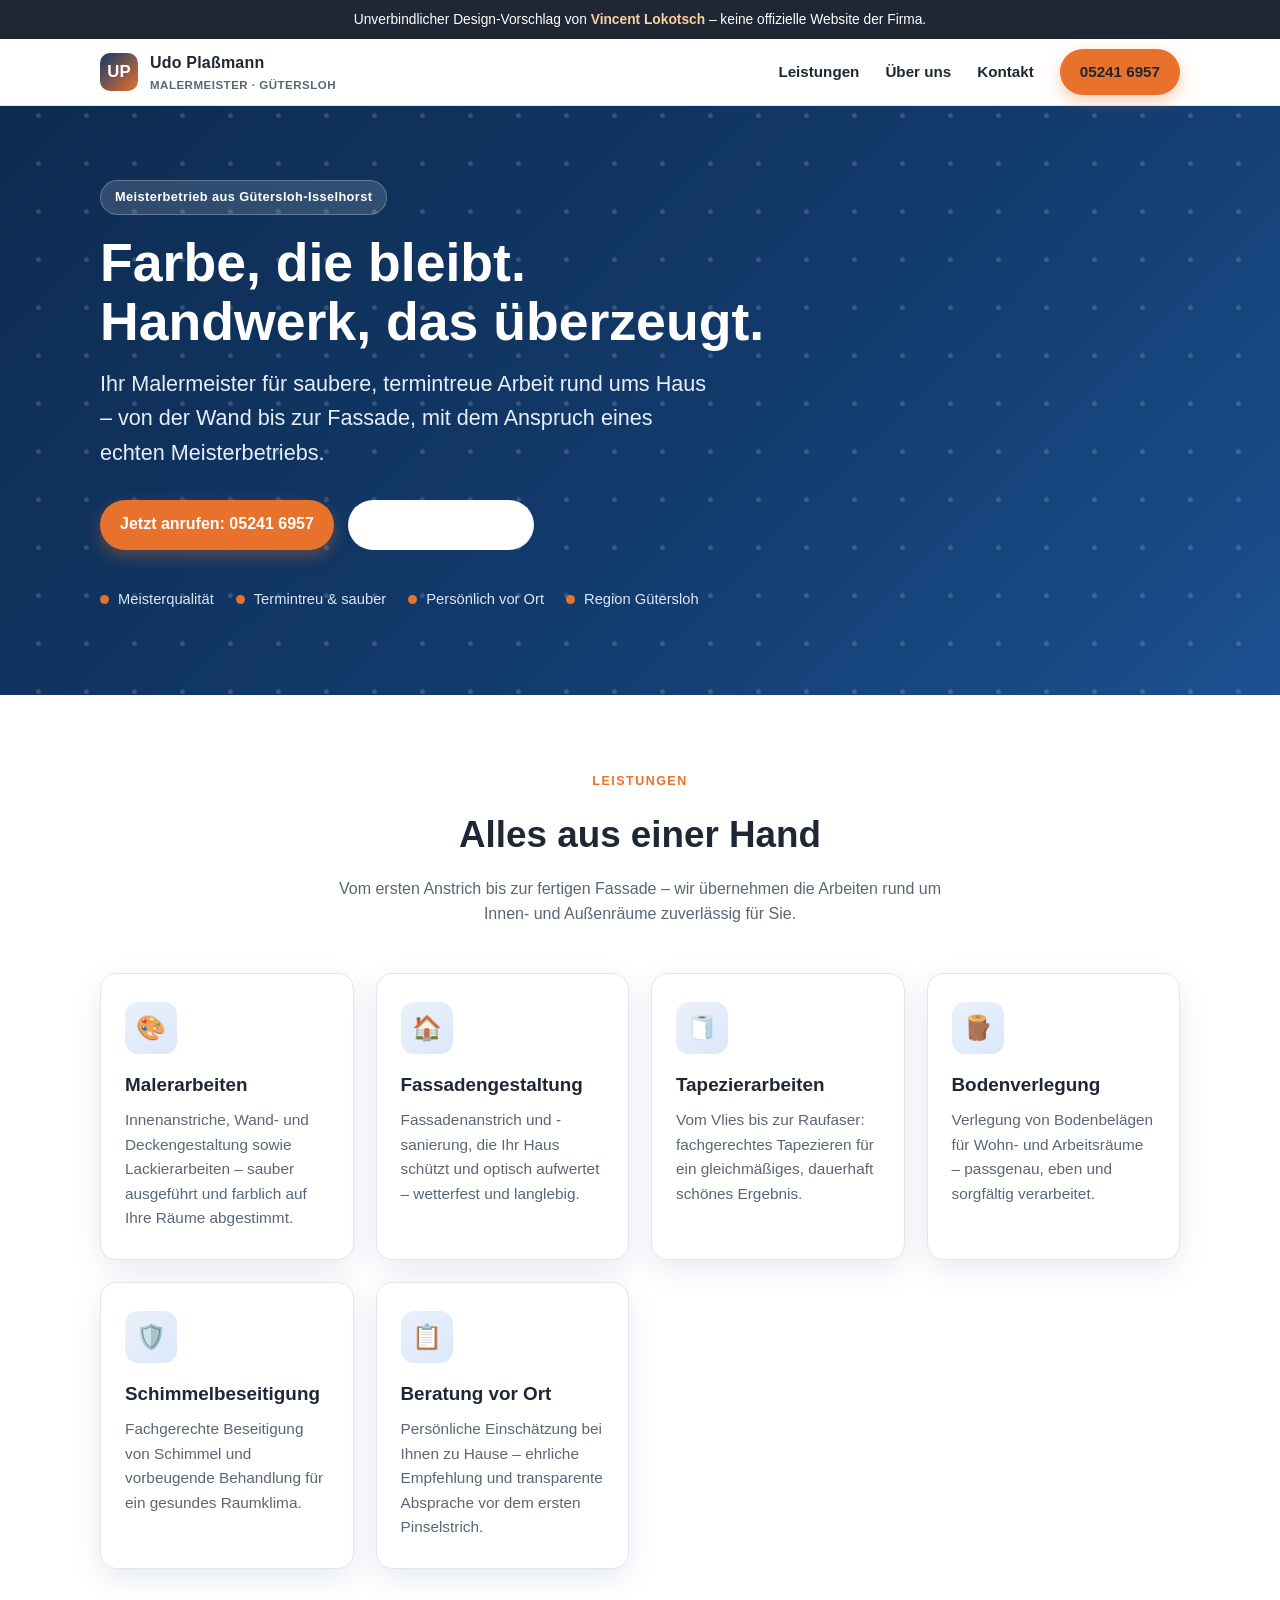
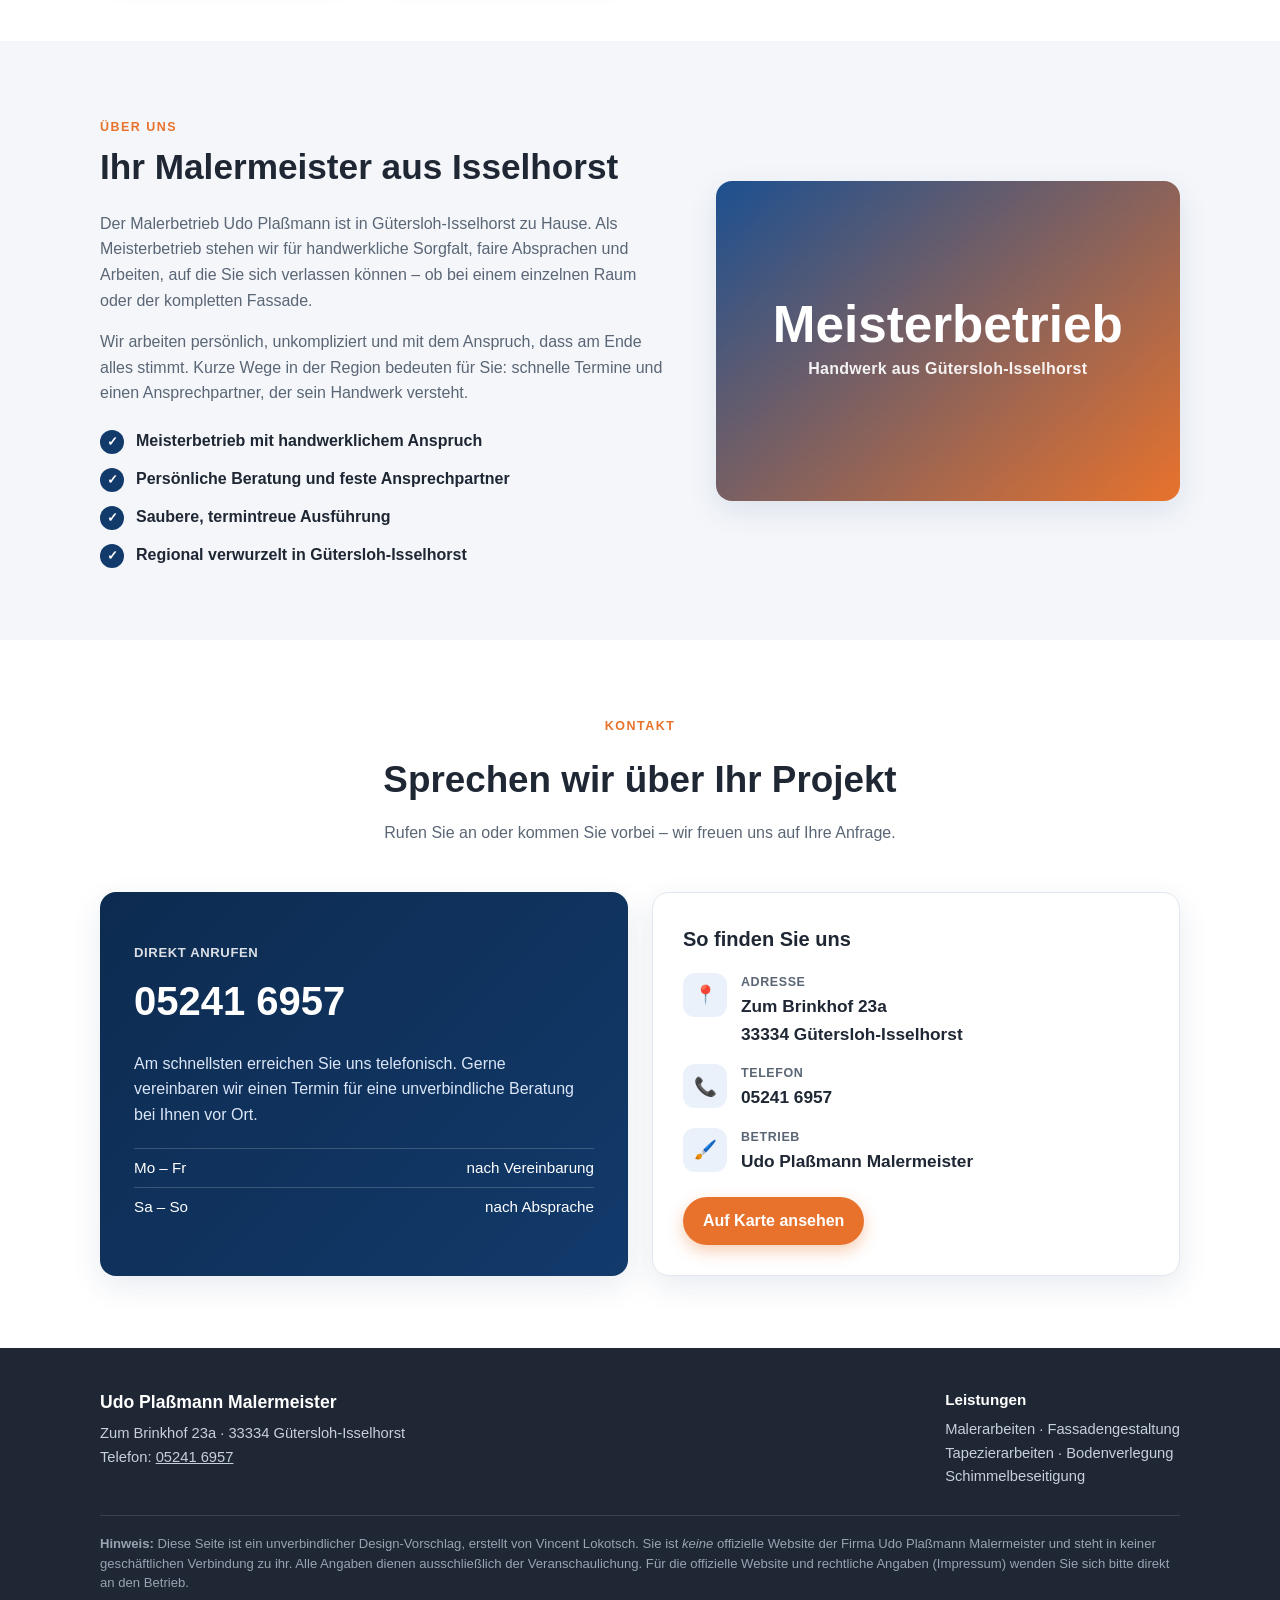
==== plassmann-demo/index.html @ e386d596 "Add Plaßmann Malermeister demo website (single-page, mobile-first) with Pages deploy workflow" ====
<!doctype html>
<html lang="de">
<head>
  <meta charset="utf-8" />
  <meta name="viewport" content="width=device-width, initial-scale=1" />
  <meta name="description" content="Udo Plaßmann Malermeister aus Gütersloh-Isselhorst – Malerarbeiten, Fassadengestaltung, Tapezierarbeiten, Bodenverlegung und Schimmelbeseitigung. Meisterbetrieb aus der Region." />
  <meta name="robots" content="noindex, nofollow" />
  <title>Udo Plaßmann Malermeister – Gütersloh-Isselhorst</title>
  <style>
    :root{
      --blue:#123a6b;
      --blue-dark:#0d2b50;
      --accent:#e8722c;
      --accent-dark:#cc5f1c;
      --ink:#1e2733;
      --muted:#5a6675;
      --bg:#ffffff;
      --bg-soft:#f4f6fa;
      --line:#e2e7ef;
      --radius:16px;
      --shadow:0 10px 30px rgba(18,58,107,.10);
    }
    *{box-sizing:border-box}
    html{scroll-behavior:smooth}
    body{
      margin:0;
      font-family:-apple-system,BlinkMacSystemFont,"Segoe UI",Roboto,Helvetica,Arial,sans-serif;
      color:var(--ink);
      background:var(--bg);
      line-height:1.6;
      -webkit-font-smoothing:antialiased;
    }
    img{max-width:100%;display:block}
    a{color:inherit}
    .wrap{width:100%;max-width:1120px;margin:0 auto;padding:0 20px}

    /* Demo banner */
    .demo-banner{
      background:#1e2733;
      color:#fff;
      text-align:center;
      font-size:.86rem;
      padding:10px 16px;
      line-height:1.4;
    }
    .demo-banner strong{color:#ffcf9e}

    /* Header */
    header.site{
      position:sticky;top:0;z-index:40;
      background:rgba(255,255,255,.92);
      backdrop-filter:saturate(140%) blur(8px);
      border-bottom:1px solid var(--line);
    }
    .nav{display:flex;align-items:center;justify-content:space-between;min-height:66px}
    .brand{display:flex;align-items:center;gap:12px;font-weight:800;letter-spacing:.2px}
    .brand .mark{
      width:38px;height:38px;border-radius:10px;flex:0 0 auto;
      background:linear-gradient(135deg,var(--blue),var(--accent));
      display:grid;place-items:center;color:#fff;font-weight:800;font-size:1.05rem;
    }
    .brand small{display:block;font-weight:600;color:var(--muted);font-size:.72rem;letter-spacing:.5px;text-transform:uppercase}
    .menu{display:flex;gap:26px;align-items:center}
    .menu a{text-decoration:none;color:var(--ink);font-weight:600;font-size:.95rem}
    .menu a:hover{color:var(--blue)}
    .btn{
      display:inline-block;background:var(--accent);color:#fff;text-decoration:none;
      font-weight:700;padding:11px 20px;border-radius:999px;transition:.2s;
      box-shadow:0 6px 16px rgba(232,114,44,.35);white-space:nowrap;
    }
    .btn:hover{background:var(--accent-dark);transform:translateY(-1px)}
    .btn.ghost{background:#fff;color:var(--blue);border:1.5px solid var(--blue);box-shadow:none}
    .btn.ghost:hover{background:var(--blue);color:#fff}
    .nav-toggle{display:none;background:none;border:0;cursor:pointer;padding:8px}
    .nav-toggle span{display:block;width:26px;height:3px;background:var(--ink);border-radius:3px;margin:5px 0}

    /* Hero */
    .hero{
      position:relative;color:#fff;overflow:hidden;
      background:linear-gradient(135deg,var(--blue-dark),var(--blue) 55%,#1c5091);
    }
    .hero::after{
      content:"";position:absolute;inset:0;opacity:.15;
      background:
        radial-gradient(circle at 80% 20%,#ffffff 0 2px,transparent 3px) 0 0/48px 48px;
    }
    .hero .wrap{position:relative;z-index:1;padding:74px 20px 84px}
    .hero .eyebrow{
      display:inline-block;background:rgba(255,255,255,.14);border:1px solid rgba(255,255,255,.25);
      padding:6px 14px;border-radius:999px;font-size:.8rem;font-weight:600;letter-spacing:.4px;margin-bottom:18px;
    }
    .hero h1{font-size:clamp(2rem,5vw,3.35rem);line-height:1.1;margin:0 0 16px;font-weight:800}
    .hero .slogan{font-size:clamp(1.05rem,2.4vw,1.35rem);max-width:620px;color:#e7eefb;margin:0 0 30px}
    .hero-cta{display:flex;flex-wrap:wrap;gap:14px}
    .trust-row{display:flex;flex-wrap:wrap;gap:22px;margin-top:38px;font-size:.92rem;color:#dbe6f7}
    .trust-row div{display:flex;align-items:center;gap:9px}
    .trust-row .dot{width:9px;height:9px;border-radius:50%;background:var(--accent)}

    /* Sections */
    section{padding:72px 0}
    .section-head{max-width:640px;margin:0 auto 46px;text-align:center}
    .section-head .kicker{color:var(--accent);font-weight:800;letter-spacing:1.5px;text-transform:uppercase;font-size:.78rem}
    .section-head h2{font-size:clamp(1.6rem,3.6vw,2.3rem);margin:.35em 0 .3em;font-weight:800}
    .section-head p{color:var(--muted);margin:0}
    .soft{background:var(--bg-soft)}

    /* Leistungen */
    .grid{display:grid;grid-template-columns:repeat(auto-fit,minmax(250px,1fr));gap:22px}
    .card{
      background:#fff;border:1px solid var(--line);border-radius:var(--radius);
      padding:28px 24px;transition:.2s;box-shadow:var(--shadow);
    }
    .card:hover{transform:translateY(-4px);border-color:#c9d6ea}
    .card .ic{
      width:52px;height:52px;border-radius:13px;display:grid;place-items:center;margin-bottom:16px;
      background:linear-gradient(135deg,#eaf1fb,#dbe7fa);font-size:1.5rem;
    }
    .card h3{margin:0 0 8px;font-size:1.18rem}
    .card p{margin:0;color:var(--muted);font-size:.96rem}

    /* Über uns */
    .about{display:grid;grid-template-columns:1.1fr .9fr;gap:48px;align-items:center}
    .about h2{font-size:clamp(1.6rem,3.6vw,2.2rem);margin:0 0 16px}
    .about p{color:var(--muted);margin:0 0 16px}
    .about .kicker{color:var(--accent);font-weight:800;letter-spacing:1.5px;text-transform:uppercase;font-size:.78rem}
    .feature-list{list-style:none;padding:0;margin:22px 0 0;display:grid;gap:12px}
    .feature-list li{display:flex;gap:12px;align-items:flex-start;font-weight:600}
    .feature-list .chk{
      flex:0 0 auto;width:24px;height:24px;border-radius:50%;background:var(--blue);color:#fff;
      display:grid;place-items:center;font-size:.8rem;margin-top:2px;
    }
    .about-visual{
      border-radius:var(--radius);min-height:320px;box-shadow:var(--shadow);
      background:linear-gradient(140deg,#1c5091,var(--accent));position:relative;overflow:hidden;
      display:grid;place-items:center;color:#fff;text-align:center;padding:30px;
    }
    .about-visual .big{font-size:3.2rem;font-weight:800;line-height:1}
    .about-visual .lbl{opacity:.92;font-weight:600;margin-top:6px;letter-spacing:.3px}

    /* Kontakt */
    .contact-grid{display:grid;grid-template-columns:1fr 1fr;gap:24px}
    .contact-card{
      background:#fff;border:1px solid var(--line);border-radius:var(--radius);
      padding:30px;box-shadow:var(--shadow);
    }
    .contact-card h3{margin:0 0 18px;font-size:1.25rem}
    .contact-line{display:flex;gap:14px;align-items:flex-start;margin-bottom:16px}
    .contact-line .ic{
      width:44px;height:44px;flex:0 0 auto;border-radius:12px;background:#eaf1fb;color:var(--blue);
      display:grid;place-items:center;font-size:1.15rem;
    }
    .contact-line .lbl{font-size:.78rem;text-transform:uppercase;letter-spacing:.6px;color:var(--muted);font-weight:700}
    .contact-line a,.contact-line span{font-weight:700;font-size:1.08rem;text-decoration:none;color:var(--ink)}
    .contact-line a:hover{color:var(--blue)}
    .phone-hero{
      background:linear-gradient(135deg,var(--blue-dark),var(--blue));color:#fff;
      border-radius:var(--radius);padding:34px;box-shadow:var(--shadow);display:flex;
      flex-direction:column;justify-content:center;
    }
    .phone-hero .lbl{font-size:.82rem;letter-spacing:.6px;text-transform:uppercase;opacity:.85;font-weight:700}
    .phone-hero .num{font-size:clamp(1.8rem,5vw,2.5rem);font-weight:800;margin:6px 0 18px}
    .phone-hero .num a{color:#fff;text-decoration:none}
    .phone-hero p{margin:0;color:#dbe6f7}
    .hours{margin-top:20px;font-size:.95rem}
    .hours div{display:flex;justify-content:space-between;border-top:1px solid rgba(255,255,255,.18);padding:7px 0}

    /* Footer */
    footer.site{background:var(--ink);color:#c7cfda;padding:40px 0 30px;font-size:.92rem}
    footer .cols{display:flex;flex-wrap:wrap;justify-content:space-between;gap:26px}
    footer .brand-f{font-weight:800;color:#fff;font-size:1.1rem;margin-bottom:6px}
    footer a{color:#c7cfda}
    .foot-note{
      margin-top:26px;padding-top:18px;border-top:1px solid rgba(255,255,255,.12);
      font-size:.82rem;color:#98a3b3;line-height:1.5;
    }

    @media(max-width:820px){
      .about{grid-template-columns:1fr}
      .contact-grid{grid-template-columns:1fr}
      .menu{
        position:absolute;top:100%;left:0;right:0;background:#fff;border-bottom:1px solid var(--line);
        flex-direction:column;gap:0;padding:8px 0;display:none;box-shadow:var(--shadow);
      }
      .menu.open{display:flex}
      .menu a{padding:12px 22px;width:100%}
      .menu .btn{margin:10px 22px;text-align:center}
      .nav-toggle{display:block}
    }
  </style>
</head>
<body>

  <!-- Sichtbarer Hinweis-Banner -->
  <div class="demo-banner">
    Unverbindlicher Design-Vorschlag von <strong>Vincent Lokotsch</strong> – keine offizielle Website der Firma.
  </div>

  <header class="site">
    <div class="wrap nav">
      <a href="#top" class="brand" style="text-decoration:none">
        <span class="mark">UP</span>
        <span>Udo&nbsp;Plaßmann
          <small>Malermeister · Gütersloh</small>
        </span>
      </a>
      <nav class="menu" id="menu">
        <a href="#leistungen">Leistungen</a>
        <a href="#ueber-uns">Über uns</a>
        <a href="#kontakt">Kontakt</a>
        <a href="tel:052416957" class="btn">05241 6957</a>
      </nav>
      <button class="nav-toggle" id="navToggle" aria-label="Menü öffnen">
        <span></span><span></span><span></span>
      </button>
    </div>
  </header>

  <!-- Hero -->
  <section class="hero" id="top" style="padding:0">
    <div class="wrap">
      <span class="eyebrow">Meisterbetrieb aus Gütersloh-Isselhorst</span>
      <h1>Farbe, die bleibt.<br>Handwerk, das überzeugt.</h1>
      <p class="slogan">Ihr Malermeister für saubere, termintreue Arbeit rund ums Haus – von der Wand bis zur Fassade, mit dem Anspruch eines echten Meisterbetriebs.</p>
      <div class="hero-cta">
        <a href="tel:052416957" class="btn">Jetzt anrufen: 05241 6957</a>
        <a href="#leistungen" class="btn ghost" style="color:#fff;border-color:rgba(255,255,255,.6)">Unsere Leistungen</a>
      </div>
      <div class="trust-row">
        <div><span class="dot"></span> Meisterqualität</div>
        <div><span class="dot"></span> Termintreu &amp; sauber</div>
        <div><span class="dot"></span> Persönlich vor Ort</div>
        <div><span class="dot"></span> Region Gütersloh</div>
      </div>
    </div>
  </section>

  <!-- Leistungen -->
  <section id="leistungen">
    <div class="wrap">
      <div class="section-head">
        <span class="kicker">Leistungen</span>
        <h2>Alles aus einer Hand</h2>
        <p>Vom ersten Anstrich bis zur fertigen Fassade – wir übernehmen die Arbeiten rund um Innen- und Außenräume zuverlässig für Sie.</p>
      </div>
      <div class="grid">
        <div class="card">
          <div class="ic">🎨</div>
          <h3>Malerarbeiten</h3>
          <p>Innenanstriche, Wand- und Deckengestaltung sowie Lackierarbeiten – sauber ausgeführt und farblich auf Ihre Räume abgestimmt.</p>
        </div>
        <div class="card">
          <div class="ic">🏠</div>
          <h3>Fassadengestaltung</h3>
          <p>Fassadenanstrich und -sanierung, die Ihr Haus schützt und optisch aufwertet – wetterfest und langlebig.</p>
        </div>
        <div class="card">
          <div class="ic">🧻</div>
          <h3>Tapezierarbeiten</h3>
          <p>Vom Vlies bis zur Raufaser: fachgerechtes Tapezieren für ein gleichmäßiges, dauerhaft schönes Ergebnis.</p>
        </div>
        <div class="card">
          <div class="ic">🪵</div>
          <h3>Bodenverlegung</h3>
          <p>Verlegung von Bodenbelägen für Wohn- und Arbeitsräume – passgenau, eben und sorgfältig verarbeitet.</p>
        </div>
        <div class="card">
          <div class="ic">🛡️</div>
          <h3>Schimmelbeseitigung</h3>
          <p>Fachgerechte Beseitigung von Schimmel und vorbeugende Behandlung für ein gesundes Raumklima.</p>
        </div>
        <div class="card">
          <div class="ic">📋</div>
          <h3>Beratung vor Ort</h3>
          <p>Persönliche Einschätzung bei Ihnen zu Hause – ehrliche Empfehlung und transparente Absprache vor dem ersten Pinselstrich.</p>
        </div>
      </div>
    </div>
  </section>

  <!-- Über uns -->
  <section id="ueber-uns" class="soft">
    <div class="wrap about">
      <div>
        <span class="kicker">Über uns</span>
        <h2>Ihr Malermeister aus Isselhorst</h2>
        <p>Der Malerbetrieb Udo Plaßmann ist in Gütersloh-Isselhorst zu Hause. Als Meisterbetrieb stehen wir für handwerkliche Sorgfalt, faire Absprachen und Arbeiten, auf die Sie sich verlassen können – ob bei einem einzelnen Raum oder der kompletten Fassade.</p>
        <p>Wir arbeiten persönlich, unkompliziert und mit dem Anspruch, dass am Ende alles stimmt. Kurze Wege in der Region bedeuten für Sie: schnelle Termine und einen Ansprechpartner, der sein Handwerk versteht.</p>
        <ul class="feature-list">
          <li><span class="chk">✓</span> Meisterbetrieb mit handwerklichem Anspruch</li>
          <li><span class="chk">✓</span> Persönliche Beratung und feste Ansprechpartner</li>
          <li><span class="chk">✓</span> Saubere, termintreue Ausführung</li>
          <li><span class="chk">✓</span> Regional verwurzelt in Gütersloh-Isselhorst</li>
        </ul>
      </div>
      <div class="about-visual">
        <div>
          <div class="big">Meister­betrieb</div>
          <div class="lbl">Handwerk aus Gütersloh-Isselhorst</div>
        </div>
      </div>
    </div>
  </section>

  <!-- Kontakt -->
  <section id="kontakt">
    <div class="wrap">
      <div class="section-head">
        <span class="kicker">Kontakt</span>
        <h2>Sprechen wir über Ihr Projekt</h2>
        <p>Rufen Sie an oder kommen Sie vorbei – wir freuen uns auf Ihre Anfrage.</p>
      </div>
      <div class="contact-grid">
        <div class="phone-hero">
          <span class="lbl">Direkt anrufen</span>
          <div class="num"><a href="tel:052416957">05241 6957</a></div>
          <p>Am schnellsten erreichen Sie uns telefonisch. Gerne vereinbaren wir einen Termin für eine unverbindliche Beratung bei Ihnen vor Ort.</p>
          <div class="hours">
            <div><span>Mo – Fr</span><span>nach Vereinbarung</span></div>
            <div><span>Sa – So</span><span>nach Absprache</span></div>
          </div>
        </div>
        <div class="contact-card">
          <h3>So finden Sie uns</h3>
          <div class="contact-line">
            <div class="ic">📍</div>
            <div>
              <div class="lbl">Adresse</div>
              <span>Zum Brinkhof 23a<br>33334 Gütersloh-Isselhorst</span>
            </div>
          </div>
          <div class="contact-line">
            <div class="ic">📞</div>
            <div>
              <div class="lbl">Telefon</div>
              <a href="tel:052416957">05241 6957</a>
            </div>
          </div>
          <div class="contact-line">
            <div class="ic">🖌️</div>
            <div>
              <div class="lbl">Betrieb</div>
              <span>Udo Plaßmann Malermeister</span>
            </div>
          </div>
          <a href="https://www.google.com/maps/search/?api=1&query=Zum+Brinkhof+23a+33334+G%C3%BCtersloh-Isselhorst" target="_blank" rel="noopener" class="btn" style="margin-top:6px">Auf Karte ansehen</a>
        </div>
      </div>
    </div>
  </section>

  <footer class="site">
    <div class="wrap">
      <div class="cols">
        <div>
          <div class="brand-f">Udo Plaßmann Malermeister</div>
          Zum Brinkhof 23a · 33334 Gütersloh-Isselhorst<br>
          Telefon: <a href="tel:052416957">05241 6957</a>
        </div>
        <div>
          <div class="brand-f" style="font-size:.95rem">Leistungen</div>
          Malerarbeiten · Fassadengestaltung<br>
          Tapezierarbeiten · Bodenverlegung<br>
          Schimmelbeseitigung
        </div>
      </div>
      <div class="foot-note">
        <strong>Hinweis:</strong> Diese Seite ist ein unverbindlicher Design-Vorschlag, erstellt von Vincent Lokotsch.
        Sie ist <em>keine</em> offizielle Website der Firma Udo Plaßmann Malermeister und steht in keiner geschäftlichen
        Verbindung zu ihr. Alle Angaben dienen ausschließlich der Veranschaulichung. Für die offizielle Website und
        rechtliche Angaben (Impressum) wenden Sie sich bitte direkt an den Betrieb.
      </div>
    </div>
  </footer>

  <script>
    const t=document.getElementById('navToggle'),m=document.getElementById('menu');
    t.addEventListener('click',()=>m.classList.toggle('open'));
    m.querySelectorAll('a').forEach(a=>a.addEventListener('click',()=>m.classList.remove('open')));
  </script>
</body>
</html>
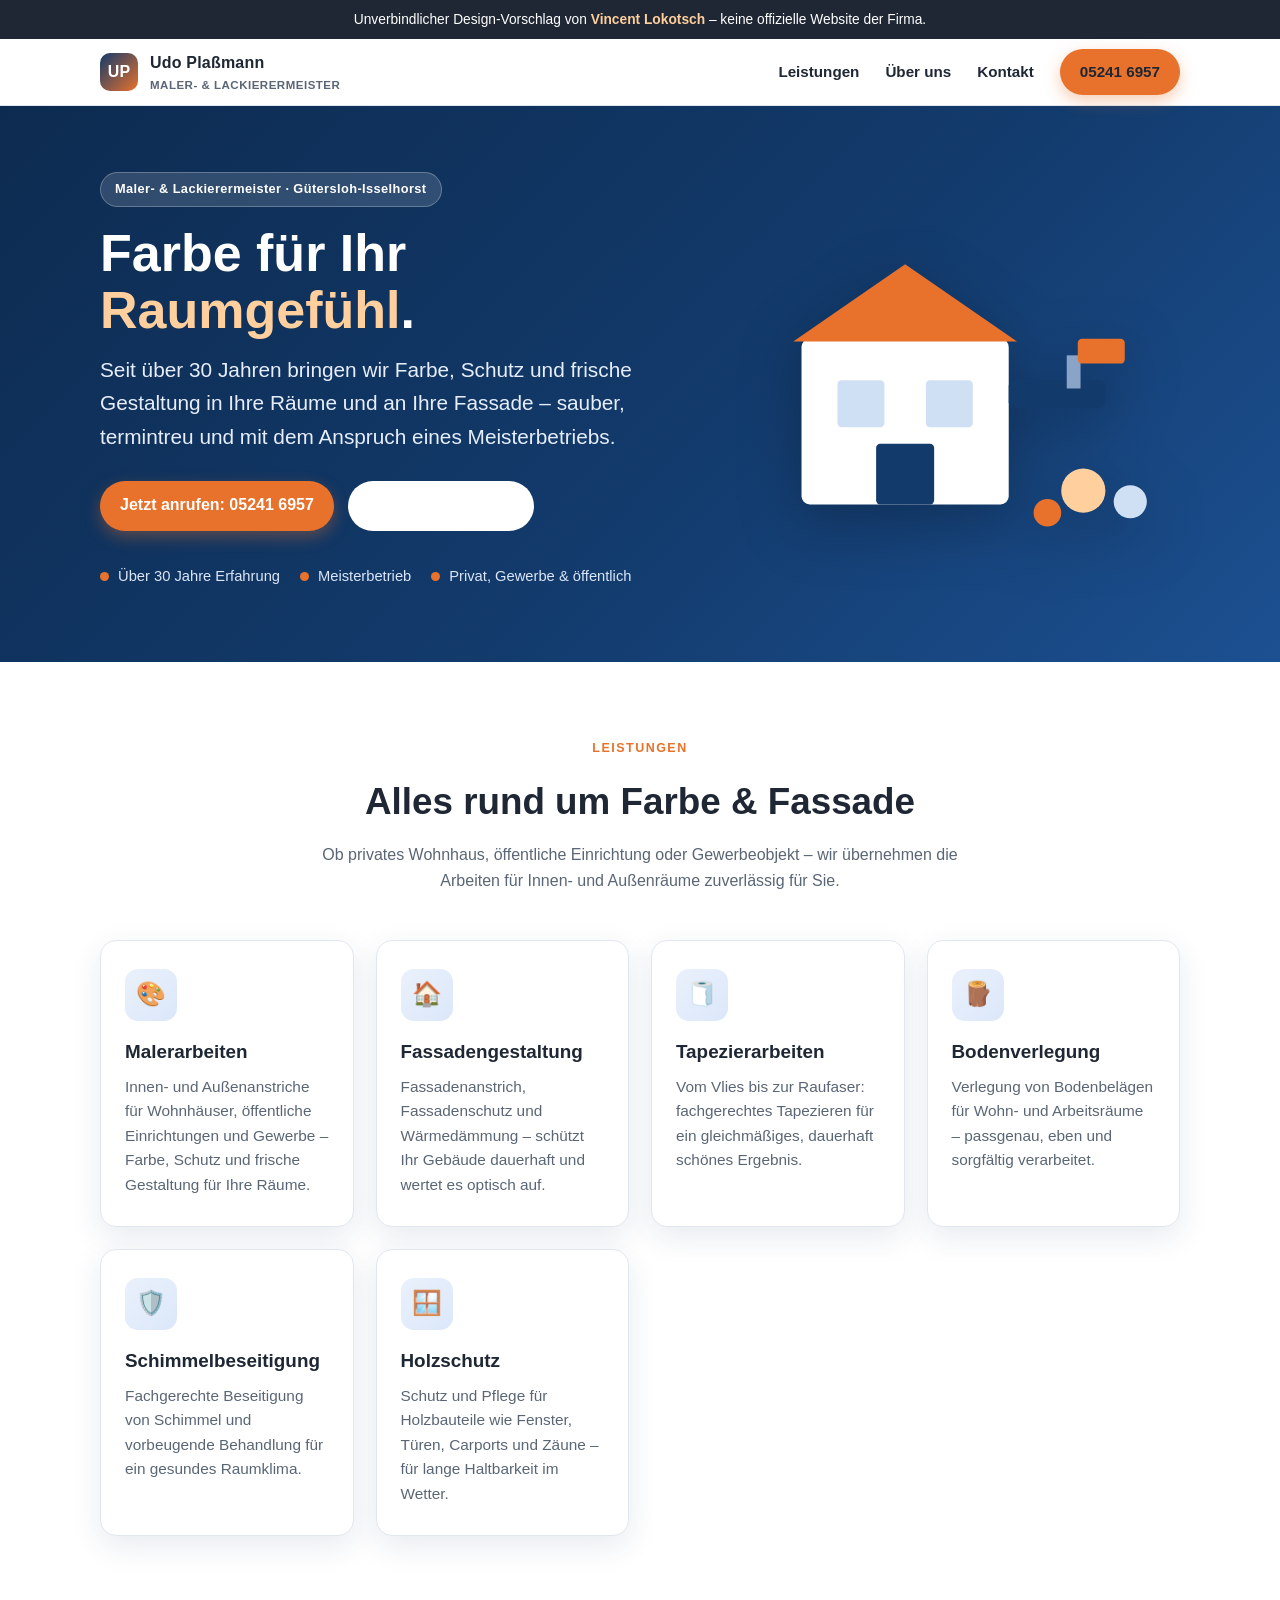
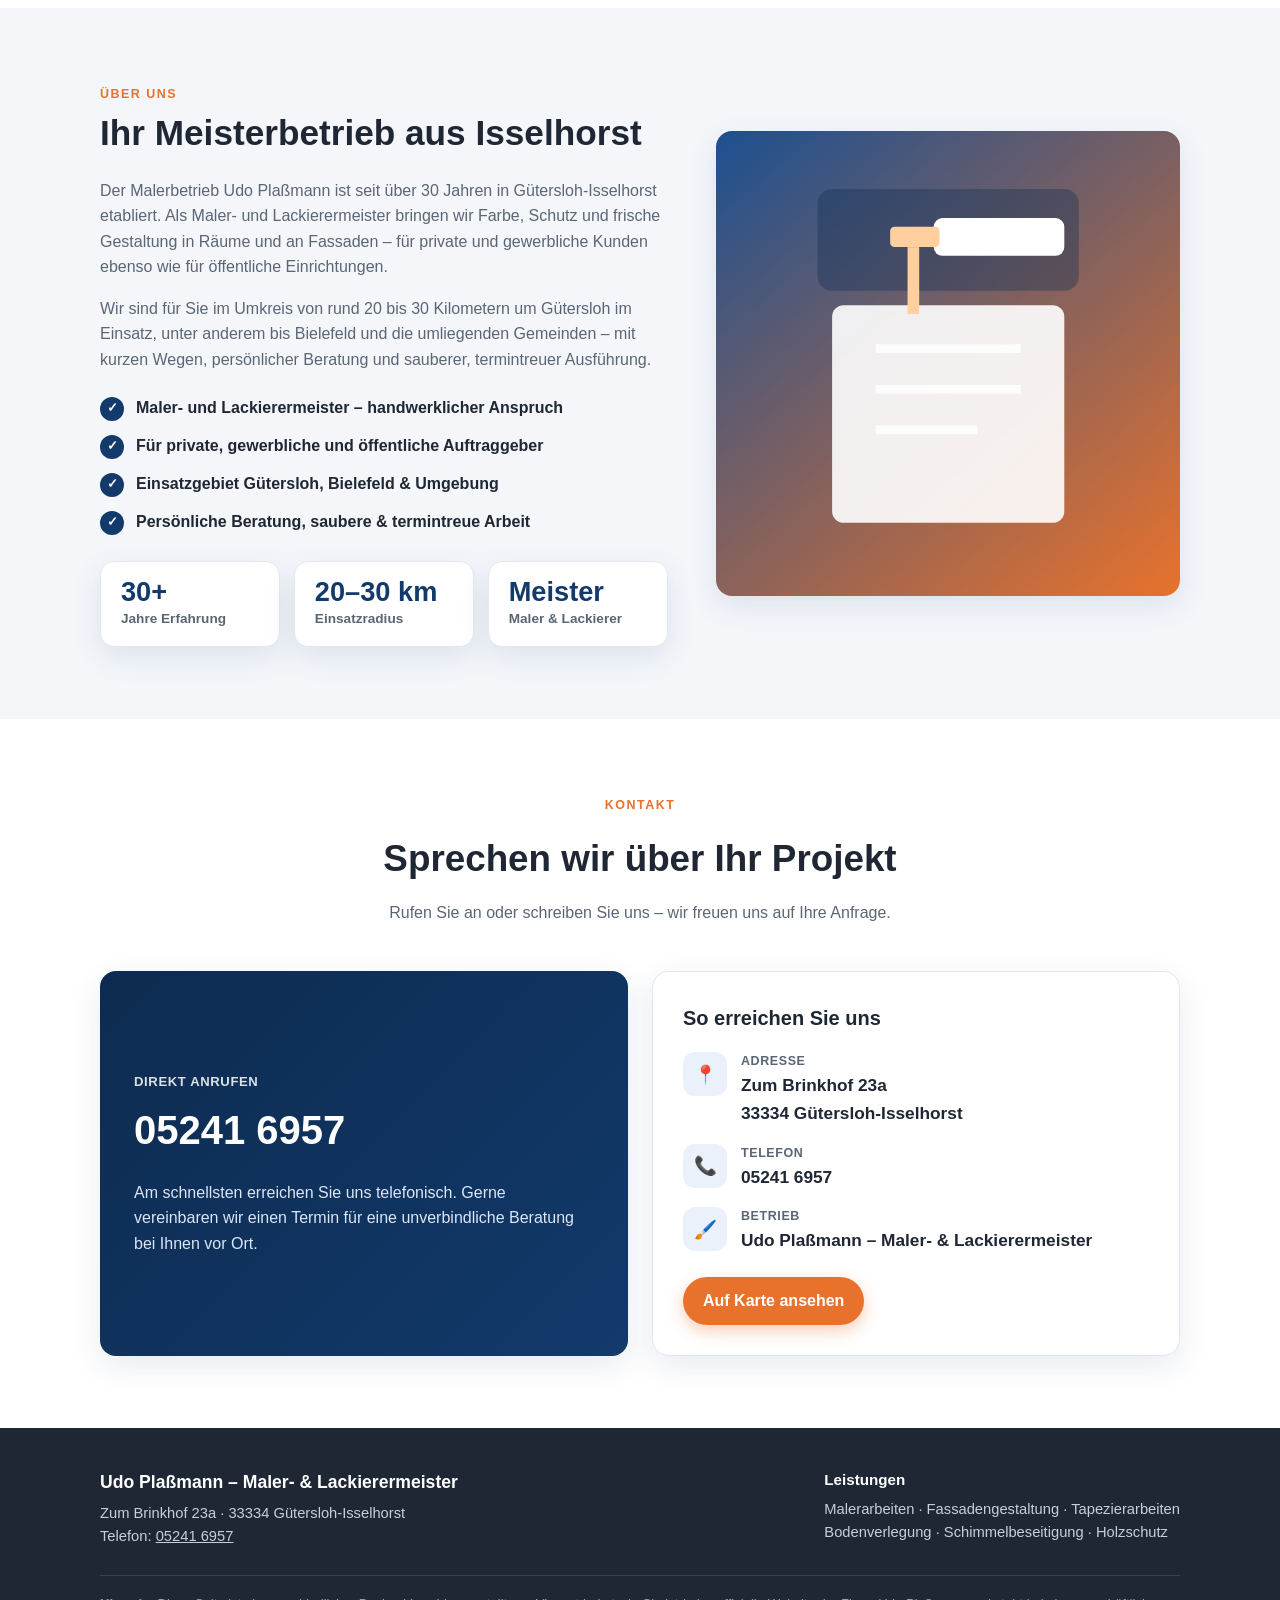
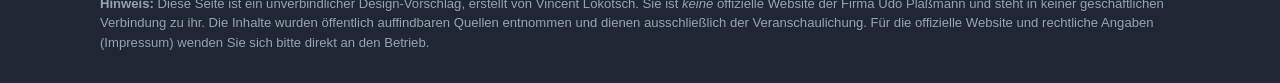
==== commit f1acdfaa: "Rebuild Plaßmann demo with researched real content and themed illustrations" ====
--- a/plassmann-demo/index.html
+++ b/plassmann-demo/index.html
@@ -3,100 +3,57 @@
 <head>
   <meta charset="utf-8" />
   <meta name="viewport" content="width=device-width, initial-scale=1" />
-  <meta name="description" content="Udo Plaßmann Malermeister aus Gütersloh-Isselhorst – Malerarbeiten, Fassadengestaltung, Tapezierarbeiten, Bodenverlegung und Schimmelbeseitigung. Meisterbetrieb aus der Region." />
+  <meta name="description" content="Udo Plaßmann – Maler- und Lackierermeister aus Gütersloh-Isselhorst. Seit über 30 Jahren: Malerarbeiten, Fassadengestaltung, Tapezierarbeiten, Bodenverlegung und Schimmelbeseitigung. Farbe für Ihr Raumgefühl." />
   <meta name="robots" content="noindex, nofollow" />
-  <title>Udo Plaßmann Malermeister – Gütersloh-Isselhorst</title>
+  <title>Udo Plaßmann – Maler- und Lackierermeister · Gütersloh-Isselhorst</title>
   <style>
     :root{
-      --blue:#123a6b;
-      --blue-dark:#0d2b50;
-      --accent:#e8722c;
-      --accent-dark:#cc5f1c;
-      --ink:#1e2733;
-      --muted:#5a6675;
-      --bg:#ffffff;
-      --bg-soft:#f4f6fa;
-      --line:#e2e7ef;
-      --radius:16px;
-      --shadow:0 10px 30px rgba(18,58,107,.10);
+      --blue:#123a6b;--blue-dark:#0d2b50;--accent:#e8722c;--accent-dark:#cc5f1c;
+      --ink:#1e2733;--muted:#5a6675;--bg:#fff;--bg-soft:#f4f6fa;--line:#e2e7ef;
+      --radius:16px;--shadow:0 10px 30px rgba(18,58,107,.10);
     }
     *{box-sizing:border-box}
     html{scroll-behavior:smooth}
-    body{
-      margin:0;
-      font-family:-apple-system,BlinkMacSystemFont,"Segoe UI",Roboto,Helvetica,Arial,sans-serif;
-      color:var(--ink);
-      background:var(--bg);
-      line-height:1.6;
-      -webkit-font-smoothing:antialiased;
-    }
-    img{max-width:100%;display:block}
+    body{margin:0;font-family:-apple-system,BlinkMacSystemFont,"Segoe UI",Roboto,Helvetica,Arial,sans-serif;
+      color:var(--ink);background:var(--bg);line-height:1.6;-webkit-font-smoothing:antialiased}
+    img,svg{max-width:100%;display:block}
     a{color:inherit}
     .wrap{width:100%;max-width:1120px;margin:0 auto;padding:0 20px}
 
-    /* Demo banner */
-    .demo-banner{
-      background:#1e2733;
-      color:#fff;
-      text-align:center;
-      font-size:.86rem;
-      padding:10px 16px;
-      line-height:1.4;
-    }
+    .demo-banner{background:#1e2733;color:#fff;text-align:center;font-size:.86rem;padding:10px 16px;line-height:1.4}
     .demo-banner strong{color:#ffcf9e}
 
-    /* Header */
-    header.site{
-      position:sticky;top:0;z-index:40;
-      background:rgba(255,255,255,.92);
-      backdrop-filter:saturate(140%) blur(8px);
-      border-bottom:1px solid var(--line);
-    }
+    header.site{position:sticky;top:0;z-index:40;background:rgba(255,255,255,.92);
+      backdrop-filter:saturate(140%) blur(8px);border-bottom:1px solid var(--line)}
     .nav{display:flex;align-items:center;justify-content:space-between;min-height:66px}
     .brand{display:flex;align-items:center;gap:12px;font-weight:800;letter-spacing:.2px}
-    .brand .mark{
-      width:38px;height:38px;border-radius:10px;flex:0 0 auto;
-      background:linear-gradient(135deg,var(--blue),var(--accent));
-      display:grid;place-items:center;color:#fff;font-weight:800;font-size:1.05rem;
-    }
+    .brand .mark{width:38px;height:38px;border-radius:10px;flex:0 0 auto;
+      background:linear-gradient(135deg,var(--blue),var(--accent));display:grid;place-items:center;color:#fff;font-weight:800}
     .brand small{display:block;font-weight:600;color:var(--muted);font-size:.72rem;letter-spacing:.5px;text-transform:uppercase}
     .menu{display:flex;gap:26px;align-items:center}
     .menu a{text-decoration:none;color:var(--ink);font-weight:600;font-size:.95rem}
     .menu a:hover{color:var(--blue)}
-    .btn{
-      display:inline-block;background:var(--accent);color:#fff;text-decoration:none;
-      font-weight:700;padding:11px 20px;border-radius:999px;transition:.2s;
-      box-shadow:0 6px 16px rgba(232,114,44,.35);white-space:nowrap;
-    }
+    .btn{display:inline-block;background:var(--accent);color:#fff;text-decoration:none;font-weight:700;
+      padding:11px 20px;border-radius:999px;transition:.2s;box-shadow:0 6px 16px rgba(232,114,44,.35);white-space:nowrap}
     .btn:hover{background:var(--accent-dark);transform:translateY(-1px)}
     .btn.ghost{background:#fff;color:var(--blue);border:1.5px solid var(--blue);box-shadow:none}
     .btn.ghost:hover{background:var(--blue);color:#fff}
     .nav-toggle{display:none;background:none;border:0;cursor:pointer;padding:8px}
     .nav-toggle span{display:block;width:26px;height:3px;background:var(--ink);border-radius:3px;margin:5px 0}
 
-    /* Hero */
-    .hero{
-      position:relative;color:#fff;overflow:hidden;
-      background:linear-gradient(135deg,var(--blue-dark),var(--blue) 55%,#1c5091);
-    }
-    .hero::after{
-      content:"";position:absolute;inset:0;opacity:.15;
-      background:
-        radial-gradient(circle at 80% 20%,#ffffff 0 2px,transparent 3px) 0 0/48px 48px;
-    }
-    .hero .wrap{position:relative;z-index:1;padding:74px 20px 84px}
-    .hero .eyebrow{
-      display:inline-block;background:rgba(255,255,255,.14);border:1px solid rgba(255,255,255,.25);
-      padding:6px 14px;border-radius:999px;font-size:.8rem;font-weight:600;letter-spacing:.4px;margin-bottom:18px;
-    }
-    .hero h1{font-size:clamp(2rem,5vw,3.35rem);line-height:1.1;margin:0 0 16px;font-weight:800}
-    .hero .slogan{font-size:clamp(1.05rem,2.4vw,1.35rem);max-width:620px;color:#e7eefb;margin:0 0 30px}
+    .hero{position:relative;color:#fff;overflow:hidden;background:linear-gradient(135deg,var(--blue-dark),var(--blue) 55%,#1c5091)}
+    .hero .wrap{position:relative;z-index:1;padding:66px 20px 74px;display:grid;grid-template-columns:1.15fr .85fr;gap:40px;align-items:center}
+    .hero .eyebrow{display:inline-block;background:rgba(255,255,255,.14);border:1px solid rgba(255,255,255,.25);
+      padding:6px 14px;border-radius:999px;font-size:.8rem;font-weight:600;letter-spacing:.4px;margin-bottom:18px}
+    .hero h1{font-size:clamp(2rem,5vw,3.25rem);line-height:1.1;margin:0 0 14px;font-weight:800}
+    .hero h1 .accent{color:#ffcf9e}
+    .hero .slogan{font-size:clamp(1.05rem,2.4vw,1.3rem);max-width:560px;color:#e7eefb;margin:0 0 28px}
     .hero-cta{display:flex;flex-wrap:wrap;gap:14px}
-    .trust-row{display:flex;flex-wrap:wrap;gap:22px;margin-top:38px;font-size:.92rem;color:#dbe6f7}
+    .trust-row{display:flex;flex-wrap:wrap;gap:20px;margin-top:34px;font-size:.92rem;color:#dbe6f7}
     .trust-row div{display:flex;align-items:center;gap:9px}
     .trust-row .dot{width:9px;height:9px;border-radius:50%;background:var(--accent)}
-
-    /* Sections */
+    .hero-art{filter:drop-shadow(0 18px 30px rgba(0,0,0,.25))}
+
     section{padding:72px 0}
     .section-head{max-width:640px;margin:0 auto 46px;text-align:center}
     .section-head .kicker{color:var(--accent);font-weight:800;letter-spacing:1.5px;text-transform:uppercase;font-size:.78rem}
@@ -104,83 +61,56 @@
     .section-head p{color:var(--muted);margin:0}
     .soft{background:var(--bg-soft)}
 
-    /* Leistungen */
     .grid{display:grid;grid-template-columns:repeat(auto-fit,minmax(250px,1fr));gap:22px}
-    .card{
-      background:#fff;border:1px solid var(--line);border-radius:var(--radius);
-      padding:28px 24px;transition:.2s;box-shadow:var(--shadow);
-    }
+    .card{background:#fff;border:1px solid var(--line);border-radius:var(--radius);padding:28px 24px;transition:.2s;box-shadow:var(--shadow)}
     .card:hover{transform:translateY(-4px);border-color:#c9d6ea}
-    .card .ic{
-      width:52px;height:52px;border-radius:13px;display:grid;place-items:center;margin-bottom:16px;
-      background:linear-gradient(135deg,#eaf1fb,#dbe7fa);font-size:1.5rem;
-    }
+    .card .ic{width:52px;height:52px;border-radius:13px;display:grid;place-items:center;margin-bottom:16px;
+      background:linear-gradient(135deg,#eaf1fb,#dbe7fa);font-size:1.5rem}
     .card h3{margin:0 0 8px;font-size:1.18rem}
     .card p{margin:0;color:var(--muted);font-size:.96rem}
 
-    /* Über uns */
     .about{display:grid;grid-template-columns:1.1fr .9fr;gap:48px;align-items:center}
     .about h2{font-size:clamp(1.6rem,3.6vw,2.2rem);margin:0 0 16px}
     .about p{color:var(--muted);margin:0 0 16px}
     .about .kicker{color:var(--accent);font-weight:800;letter-spacing:1.5px;text-transform:uppercase;font-size:.78rem}
     .feature-list{list-style:none;padding:0;margin:22px 0 0;display:grid;gap:12px}
     .feature-list li{display:flex;gap:12px;align-items:flex-start;font-weight:600}
-    .feature-list .chk{
-      flex:0 0 auto;width:24px;height:24px;border-radius:50%;background:var(--blue);color:#fff;
-      display:grid;place-items:center;font-size:.8rem;margin-top:2px;
-    }
-    .about-visual{
-      border-radius:var(--radius);min-height:320px;box-shadow:var(--shadow);
-      background:linear-gradient(140deg,#1c5091,var(--accent));position:relative;overflow:hidden;
-      display:grid;place-items:center;color:#fff;text-align:center;padding:30px;
-    }
-    .about-visual .big{font-size:3.2rem;font-weight:800;line-height:1}
-    .about-visual .lbl{opacity:.92;font-weight:600;margin-top:6px;letter-spacing:.3px}
-
-    /* Kontakt */
+    .feature-list .chk{flex:0 0 auto;width:24px;height:24px;border-radius:50%;background:var(--blue);color:#fff;
+      display:grid;place-items:center;font-size:.8rem;margin-top:2px}
+    .stat-row{display:flex;gap:14px;flex-wrap:wrap;margin-top:26px}
+    .stat{background:#fff;border:1px solid var(--line);border-radius:14px;padding:16px 20px;box-shadow:var(--shadow);flex:1 1 140px}
+    .stat b{display:block;font-size:1.7rem;color:var(--blue);line-height:1}
+    .stat span{font-size:.85rem;color:var(--muted);font-weight:600}
+
     .contact-grid{display:grid;grid-template-columns:1fr 1fr;gap:24px}
-    .contact-card{
-      background:#fff;border:1px solid var(--line);border-radius:var(--radius);
-      padding:30px;box-shadow:var(--shadow);
-    }
+    .contact-card{background:#fff;border:1px solid var(--line);border-radius:var(--radius);padding:30px;box-shadow:var(--shadow)}
     .contact-card h3{margin:0 0 18px;font-size:1.25rem}
     .contact-line{display:flex;gap:14px;align-items:flex-start;margin-bottom:16px}
-    .contact-line .ic{
-      width:44px;height:44px;flex:0 0 auto;border-radius:12px;background:#eaf1fb;color:var(--blue);
-      display:grid;place-items:center;font-size:1.15rem;
-    }
+    .contact-line .ic{width:44px;height:44px;flex:0 0 auto;border-radius:12px;background:#eaf1fb;color:var(--blue);
+      display:grid;place-items:center;font-size:1.15rem}
     .contact-line .lbl{font-size:.78rem;text-transform:uppercase;letter-spacing:.6px;color:var(--muted);font-weight:700}
     .contact-line a,.contact-line span{font-weight:700;font-size:1.08rem;text-decoration:none;color:var(--ink)}
     .contact-line a:hover{color:var(--blue)}
-    .phone-hero{
-      background:linear-gradient(135deg,var(--blue-dark),var(--blue));color:#fff;
-      border-radius:var(--radius);padding:34px;box-shadow:var(--shadow);display:flex;
-      flex-direction:column;justify-content:center;
-    }
+    .phone-hero{background:linear-gradient(135deg,var(--blue-dark),var(--blue));color:#fff;border-radius:var(--radius);
+      padding:34px;box-shadow:var(--shadow);display:flex;flex-direction:column;justify-content:center}
     .phone-hero .lbl{font-size:.82rem;letter-spacing:.6px;text-transform:uppercase;opacity:.85;font-weight:700}
     .phone-hero .num{font-size:clamp(1.8rem,5vw,2.5rem);font-weight:800;margin:6px 0 18px}
     .phone-hero .num a{color:#fff;text-decoration:none}
     .phone-hero p{margin:0;color:#dbe6f7}
-    .hours{margin-top:20px;font-size:.95rem}
-    .hours div{display:flex;justify-content:space-between;border-top:1px solid rgba(255,255,255,.18);padding:7px 0}
-
-    /* Footer */
+
     footer.site{background:var(--ink);color:#c7cfda;padding:40px 0 30px;font-size:.92rem}
     footer .cols{display:flex;flex-wrap:wrap;justify-content:space-between;gap:26px}
     footer .brand-f{font-weight:800;color:#fff;font-size:1.1rem;margin-bottom:6px}
     footer a{color:#c7cfda}
-    .foot-note{
-      margin-top:26px;padding-top:18px;border-top:1px solid rgba(255,255,255,.12);
-      font-size:.82rem;color:#98a3b3;line-height:1.5;
-    }
+    .foot-note{margin-top:26px;padding-top:18px;border-top:1px solid rgba(255,255,255,.12);font-size:.82rem;color:#98a3b3;line-height:1.5}
 
     @media(max-width:820px){
+      .hero .wrap{grid-template-columns:1fr}
+      .hero-art{max-width:340px;margin:6px auto 0}
       .about{grid-template-columns:1fr}
       .contact-grid{grid-template-columns:1fr}
-      .menu{
-        position:absolute;top:100%;left:0;right:0;background:#fff;border-bottom:1px solid var(--line);
-        flex-direction:column;gap:0;padding:8px 0;display:none;box-shadow:var(--shadow);
-      }
+      .menu{position:absolute;top:100%;left:0;right:0;background:#fff;border-bottom:1px solid var(--line);
+        flex-direction:column;gap:0;padding:8px 0;display:none;box-shadow:var(--shadow)}
       .menu.open{display:flex}
       .menu a{padding:12px 22px;width:100%}
       .menu .btn{margin:10px 22px;text-align:center}
@@ -190,7 +120,6 @@
 </head>
 <body>
 
-  <!-- Sichtbarer Hinweis-Banner -->
   <div class="demo-banner">
     Unverbindlicher Design-Vorschlag von <strong>Vincent Lokotsch</strong> – keine offizielle Website der Firma.
   </div>
@@ -199,9 +128,7 @@
     <div class="wrap nav">
       <a href="#top" class="brand" style="text-decoration:none">
         <span class="mark">UP</span>
-        <span>Udo&nbsp;Plaßmann
-          <small>Malermeister · Gütersloh</small>
-        </span>
+        <span>Udo&nbsp;Plaßmann<small>Maler- &amp; Lackierermeister</small></span>
       </a>
       <nav class="menu" id="menu">
         <a href="#leistungen">Leistungen</a>
@@ -209,28 +136,43 @@
         <a href="#kontakt">Kontakt</a>
         <a href="tel:052416957" class="btn">05241 6957</a>
       </nav>
-      <button class="nav-toggle" id="navToggle" aria-label="Menü öffnen">
-        <span></span><span></span><span></span>
-      </button>
+      <button class="nav-toggle" id="navToggle" aria-label="Menü öffnen"><span></span><span></span><span></span></button>
     </div>
   </header>
 
   <!-- Hero -->
   <section class="hero" id="top" style="padding:0">
     <div class="wrap">
-      <span class="eyebrow">Meisterbetrieb aus Gütersloh-Isselhorst</span>
-      <h1>Farbe, die bleibt.<br>Handwerk, das überzeugt.</h1>
-      <p class="slogan">Ihr Malermeister für saubere, termintreue Arbeit rund ums Haus – von der Wand bis zur Fassade, mit dem Anspruch eines echten Meisterbetriebs.</p>
-      <div class="hero-cta">
-        <a href="tel:052416957" class="btn">Jetzt anrufen: 05241 6957</a>
-        <a href="#leistungen" class="btn ghost" style="color:#fff;border-color:rgba(255,255,255,.6)">Unsere Leistungen</a>
-      </div>
-      <div class="trust-row">
-        <div><span class="dot"></span> Meisterqualität</div>
-        <div><span class="dot"></span> Termintreu &amp; sauber</div>
-        <div><span class="dot"></span> Persönlich vor Ort</div>
-        <div><span class="dot"></span> Region Gütersloh</div>
-      </div>
+      <div>
+        <span class="eyebrow">Maler- &amp; Lackierermeister · Gütersloh-Isselhorst</span>
+        <h1>Farbe für Ihr <span class="accent">Raumgefühl</span>.</h1>
+        <p class="slogan">Seit über 30 Jahren bringen wir Farbe, Schutz und frische Gestaltung in Ihre Räume und an Ihre Fassade – sauber, termintreu und mit dem Anspruch eines Meisterbetriebs.</p>
+        <div class="hero-cta">
+          <a href="tel:052416957" class="btn">Jetzt anrufen: 05241 6957</a>
+          <a href="#leistungen" class="btn ghost" style="color:#fff;border-color:rgba(255,255,255,.6)">Unsere Leistungen</a>
+        </div>
+        <div class="trust-row">
+          <div><span class="dot"></span> Über 30 Jahre Erfahrung</div>
+          <div><span class="dot"></span> Meisterbetrieb</div>
+          <div><span class="dot"></span> Privat, Gewerbe &amp; öffentlich</div>
+        </div>
+      </div>
+      <!-- themenpassende Illustration (dekorativ) -->
+      <svg class="hero-art" viewBox="0 0 320 300" role="img" aria-label="Illustration: Haus, Farbrolle und Farbfelder" xmlns="http://www.w3.org/2000/svg">
+        <rect x="46" y="120" width="150" height="120" rx="6" fill="#ffffff"/>
+        <path d="M40 122 L121 66 L202 122 Z" fill="#e8722c"/>
+        <rect x="72" y="150" width="34" height="34" rx="3" fill="#cfe0f5"/>
+        <rect x="136" y="150" width="34" height="34" rx="3" fill="#cfe0f5"/>
+        <rect x="100" y="196" width="42" height="44" rx="3" fill="#123a6b"/>
+        <g>
+          <rect x="196" y="150" width="70" height="20" rx="4" fill="#123a6b"/>
+          <rect x="238" y="132" width="10" height="24" fill="#8aa4c8"/>
+          <rect x="246" y="120" width="34" height="18" rx="3" fill="#e8722c"/>
+        </g>
+        <circle cx="250" cy="230" r="16" fill="#ffcf9e"/>
+        <circle cx="284" cy="238" r="12" fill="#cfe0f5"/>
+        <circle cx="224" cy="246" r="10" fill="#e8722c"/>
+      </svg>
     </div>
   </section>
 
@@ -239,40 +181,22 @@
     <div class="wrap">
       <div class="section-head">
         <span class="kicker">Leistungen</span>
-        <h2>Alles aus einer Hand</h2>
-        <p>Vom ersten Anstrich bis zur fertigen Fassade – wir übernehmen die Arbeiten rund um Innen- und Außenräume zuverlässig für Sie.</p>
+        <h2>Alles rund um Farbe &amp; Fassade</h2>
+        <p>Ob privates Wohnhaus, öffentliche Einrichtung oder Gewerbeobjekt – wir übernehmen die Arbeiten für Innen- und Außenräume zuverlässig für Sie.</p>
       </div>
       <div class="grid">
-        <div class="card">
-          <div class="ic">🎨</div>
-          <h3>Malerarbeiten</h3>
-          <p>Innenanstriche, Wand- und Deckengestaltung sowie Lackierarbeiten – sauber ausgeführt und farblich auf Ihre Räume abgestimmt.</p>
-        </div>
-        <div class="card">
-          <div class="ic">🏠</div>
-          <h3>Fassadengestaltung</h3>
-          <p>Fassadenanstrich und -sanierung, die Ihr Haus schützt und optisch aufwertet – wetterfest und langlebig.</p>
-        </div>
-        <div class="card">
-          <div class="ic">🧻</div>
-          <h3>Tapezierarbeiten</h3>
-          <p>Vom Vlies bis zur Raufaser: fachgerechtes Tapezieren für ein gleichmäßiges, dauerhaft schönes Ergebnis.</p>
-        </div>
-        <div class="card">
-          <div class="ic">🪵</div>
-          <h3>Bodenverlegung</h3>
-          <p>Verlegung von Bodenbelägen für Wohn- und Arbeitsräume – passgenau, eben und sorgfältig verarbeitet.</p>
-        </div>
-        <div class="card">
-          <div class="ic">🛡️</div>
-          <h3>Schimmelbeseitigung</h3>
-          <p>Fachgerechte Beseitigung von Schimmel und vorbeugende Behandlung für ein gesundes Raumklima.</p>
-        </div>
-        <div class="card">
-          <div class="ic">📋</div>
-          <h3>Beratung vor Ort</h3>
-          <p>Persönliche Einschätzung bei Ihnen zu Hause – ehrliche Empfehlung und transparente Absprache vor dem ersten Pinselstrich.</p>
-        </div>
+        <div class="card"><div class="ic">🎨</div><h3>Malerarbeiten</h3>
+          <p>Innen- und Außenanstriche für Wohnhäuser, öffentliche Einrichtungen und Gewerbe – Farbe, Schutz und frische Gestaltung für Ihre Räume.</p></div>
+        <div class="card"><div class="ic">🏠</div><h3>Fassadengestaltung</h3>
+          <p>Fassadenanstrich, Fassadenschutz und Wärmedämmung – schützt Ihr Gebäude dauerhaft und wertet es optisch auf.</p></div>
+        <div class="card"><div class="ic">🧻</div><h3>Tapezierarbeiten</h3>
+          <p>Vom Vlies bis zur Raufaser: fachgerechtes Tapezieren für ein gleichmäßiges, dauerhaft schönes Ergebnis.</p></div>
+        <div class="card"><div class="ic">🪵</div><h3>Bodenverlegung</h3>
+          <p>Verlegung von Bodenbelägen für Wohn- und Arbeitsräume – passgenau, eben und sorgfältig verarbeitet.</p></div>
+        <div class="card"><div class="ic">🛡️</div><h3>Schimmelbeseitigung</h3>
+          <p>Fachgerechte Beseitigung von Schimmel und vorbeugende Behandlung für ein gesundes Raumklima.</p></div>
+        <div class="card"><div class="ic">🪟</div><h3>Holzschutz</h3>
+          <p>Schutz und Pflege für Holzbauteile wie Fenster, Türen, Carports und Zäune – für lange Haltbarkeit im Wetter.</p></div>
       </div>
     </div>
   </section>
@@ -282,22 +206,31 @@
     <div class="wrap about">
       <div>
         <span class="kicker">Über uns</span>
-        <h2>Ihr Malermeister aus Isselhorst</h2>
-        <p>Der Malerbetrieb Udo Plaßmann ist in Gütersloh-Isselhorst zu Hause. Als Meisterbetrieb stehen wir für handwerkliche Sorgfalt, faire Absprachen und Arbeiten, auf die Sie sich verlassen können – ob bei einem einzelnen Raum oder der kompletten Fassade.</p>
-        <p>Wir arbeiten persönlich, unkompliziert und mit dem Anspruch, dass am Ende alles stimmt. Kurze Wege in der Region bedeuten für Sie: schnelle Termine und einen Ansprechpartner, der sein Handwerk versteht.</p>
+        <h2>Ihr Meisterbetrieb aus Isselhorst</h2>
+        <p>Der Malerbetrieb Udo Plaßmann ist seit über 30 Jahren in Gütersloh-Isselhorst etabliert. Als Maler- und Lackierermeister bringen wir Farbe, Schutz und frische Gestaltung in Räume und an Fassaden – für private und gewerbliche Kunden ebenso wie für öffentliche Einrichtungen.</p>
+        <p>Wir sind für Sie im Umkreis von rund 20 bis 30 Kilometern um Gütersloh im Einsatz, unter anderem bis Bielefeld und die umliegenden Gemeinden – mit kurzen Wegen, persönlicher Beratung und sauberer, termintreuer Ausführung.</p>
         <ul class="feature-list">
-          <li><span class="chk">✓</span> Meisterbetrieb mit handwerklichem Anspruch</li>
-          <li><span class="chk">✓</span> Persönliche Beratung und feste Ansprechpartner</li>
-          <li><span class="chk">✓</span> Saubere, termintreue Ausführung</li>
-          <li><span class="chk">✓</span> Regional verwurzelt in Gütersloh-Isselhorst</li>
+          <li><span class="chk">✓</span> Maler- und Lackierermeister – handwerklicher Anspruch</li>
+          <li><span class="chk">✓</span> Für private, gewerbliche und öffentliche Auftraggeber</li>
+          <li><span class="chk">✓</span> Einsatzgebiet Gütersloh, Bielefeld &amp; Umgebung</li>
+          <li><span class="chk">✓</span> Persönliche Beratung, saubere &amp; termintreue Arbeit</li>
         </ul>
-      </div>
-      <div class="about-visual">
-        <div>
-          <div class="big">Meister­betrieb</div>
-          <div class="lbl">Handwerk aus Gütersloh-Isselhorst</div>
-        </div>
-      </div>
+        <div class="stat-row">
+          <div class="stat"><b>30+</b><span>Jahre Erfahrung</span></div>
+          <div class="stat"><b>20–30 km</b><span>Einsatzradius</span></div>
+          <div class="stat"><b>Meister</b><span>Maler &amp; Lackierer</span></div>
+        </div>
+      </div>
+      <svg viewBox="0 0 320 320" role="img" aria-label="Illustration: Farbrolle mit Farbbahn" xmlns="http://www.w3.org/2000/svg" style="border-radius:16px;background:linear-gradient(140deg,#1c5091,#e8722c);box-shadow:var(--shadow)">
+        <rect x="70" y="40" width="180" height="70" rx="10" fill="#0d2b50" opacity=".35"/>
+        <rect x="80" y="120" width="160" height="150" rx="8" fill="#ffffff" opacity=".9"/>
+        <g stroke="#ffffff" stroke-width="6" fill="none" opacity=".85">
+          <path d="M110 150 h100 M110 178 h100 M110 206 h70"/>
+        </g>
+        <rect x="150" y="60" width="90" height="26" rx="6" fill="#ffffff"/>
+        <rect x="120" y="66" width="34" height="14" rx="3" fill="#ffcf9e"/>
+        <rect x="132" y="80" width="8" height="46" fill="#ffcf9e"/>
+      </svg>
     </div>
   </section>
 
@@ -307,41 +240,22 @@
       <div class="section-head">
         <span class="kicker">Kontakt</span>
         <h2>Sprechen wir über Ihr Projekt</h2>
-        <p>Rufen Sie an oder kommen Sie vorbei – wir freuen uns auf Ihre Anfrage.</p>
+        <p>Rufen Sie an oder schreiben Sie uns – wir freuen uns auf Ihre Anfrage.</p>
       </div>
       <div class="contact-grid">
         <div class="phone-hero">
           <span class="lbl">Direkt anrufen</span>
           <div class="num"><a href="tel:052416957">05241 6957</a></div>
           <p>Am schnellsten erreichen Sie uns telefonisch. Gerne vereinbaren wir einen Termin für eine unverbindliche Beratung bei Ihnen vor Ort.</p>
-          <div class="hours">
-            <div><span>Mo – Fr</span><span>nach Vereinbarung</span></div>
-            <div><span>Sa – So</span><span>nach Absprache</span></div>
-          </div>
         </div>
         <div class="contact-card">
-          <h3>So finden Sie uns</h3>
-          <div class="contact-line">
-            <div class="ic">📍</div>
-            <div>
-              <div class="lbl">Adresse</div>
-              <span>Zum Brinkhof 23a<br>33334 Gütersloh-Isselhorst</span>
-            </div>
-          </div>
-          <div class="contact-line">
-            <div class="ic">📞</div>
-            <div>
-              <div class="lbl">Telefon</div>
-              <a href="tel:052416957">05241 6957</a>
-            </div>
-          </div>
-          <div class="contact-line">
-            <div class="ic">🖌️</div>
-            <div>
-              <div class="lbl">Betrieb</div>
-              <span>Udo Plaßmann Malermeister</span>
-            </div>
-          </div>
+          <h3>So erreichen Sie uns</h3>
+          <div class="contact-line"><div class="ic">📍</div><div>
+            <div class="lbl">Adresse</div><span>Zum Brinkhof 23a<br>33334 Gütersloh-Isselhorst</span></div></div>
+          <div class="contact-line"><div class="ic">📞</div><div>
+            <div class="lbl">Telefon</div><a href="tel:052416957">05241 6957</a></div></div>
+          <div class="contact-line"><div class="ic">🖌️</div><div>
+            <div class="lbl">Betrieb</div><span>Udo Plaßmann – Maler- &amp; Lackierermeister</span></div></div>
           <a href="https://www.google.com/maps/search/?api=1&query=Zum+Brinkhof+23a+33334+G%C3%BCtersloh-Isselhorst" target="_blank" rel="noopener" class="btn" style="margin-top:6px">Auf Karte ansehen</a>
         </div>
       </div>
@@ -352,22 +266,21 @@
     <div class="wrap">
       <div class="cols">
         <div>
-          <div class="brand-f">Udo Plaßmann Malermeister</div>
+          <div class="brand-f">Udo Plaßmann – Maler- &amp; Lackierermeister</div>
           Zum Brinkhof 23a · 33334 Gütersloh-Isselhorst<br>
           Telefon: <a href="tel:052416957">05241 6957</a>
         </div>
         <div>
           <div class="brand-f" style="font-size:.95rem">Leistungen</div>
-          Malerarbeiten · Fassadengestaltung<br>
-          Tapezierarbeiten · Bodenverlegung<br>
-          Schimmelbeseitigung
+          Malerarbeiten · Fassadengestaltung · Tapezierarbeiten<br>
+          Bodenverlegung · Schimmelbeseitigung · Holzschutz
         </div>
       </div>
       <div class="foot-note">
         <strong>Hinweis:</strong> Diese Seite ist ein unverbindlicher Design-Vorschlag, erstellt von Vincent Lokotsch.
-        Sie ist <em>keine</em> offizielle Website der Firma Udo Plaßmann Malermeister und steht in keiner geschäftlichen
-        Verbindung zu ihr. Alle Angaben dienen ausschließlich der Veranschaulichung. Für die offizielle Website und
-        rechtliche Angaben (Impressum) wenden Sie sich bitte direkt an den Betrieb.
+        Sie ist <em>keine</em> offizielle Website der Firma Udo Plaßmann und steht in keiner geschäftlichen Verbindung zu ihr.
+        Die Inhalte wurden öffentlich auffindbaren Quellen entnommen und dienen ausschließlich der Veranschaulichung.
+        Für die offizielle Website und rechtliche Angaben (Impressum) wenden Sie sich bitte direkt an den Betrieb.
       </div>
     </div>
   </footer>
